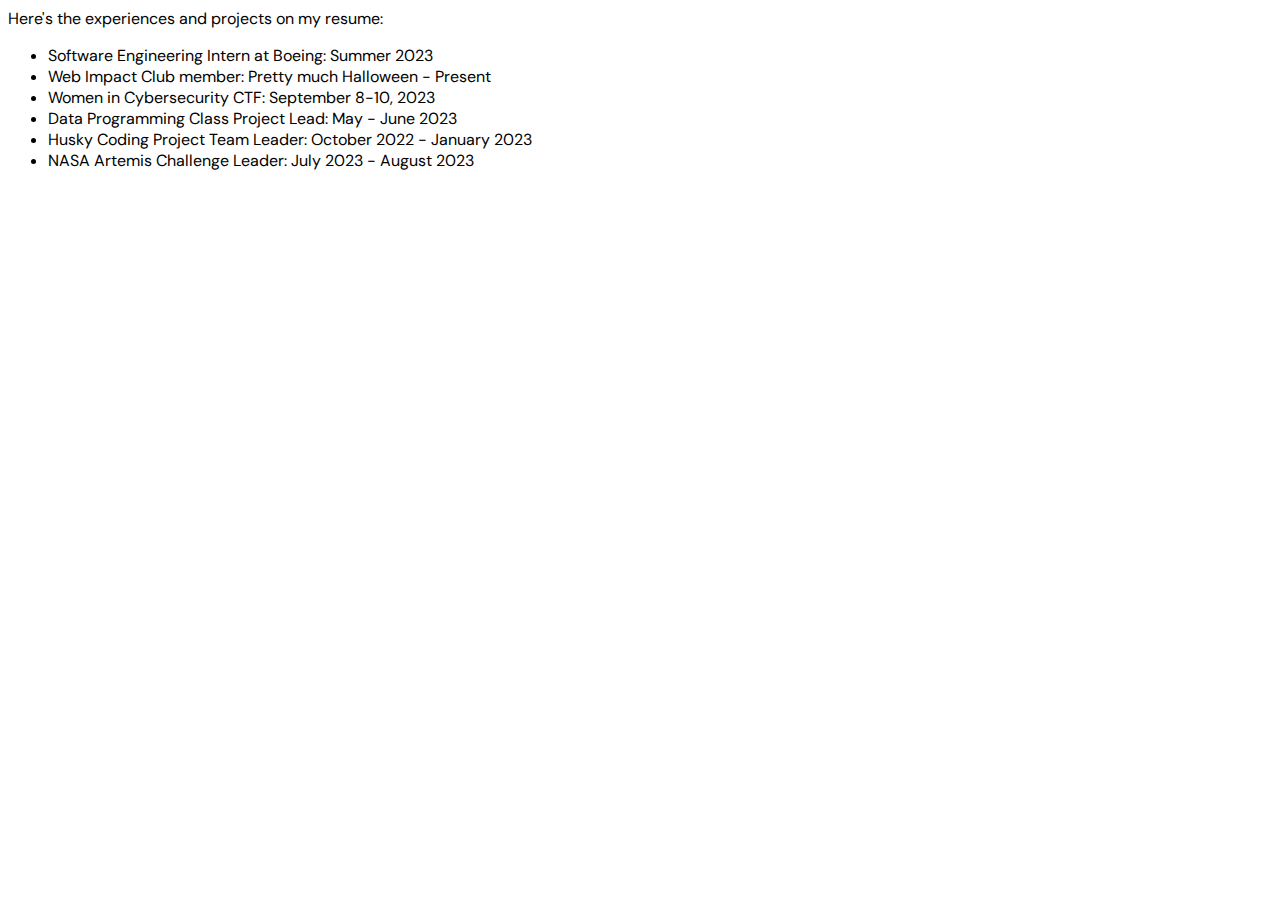
==== projects.html @ d87655c8 "Initial commit" ====
<!DOCTYPE html>
<html>
    <head>
        <link rel="stylesheet" href="style.css">
    </head>

    <body>
        Here's the experiences and projects on my resume: 

        
        <ul>
            <li> Software Engineering Intern at Boeing: Summer 2023</li>
            <li> Web Impact Club member: Pretty much Halloween - Present</li>
            <li> Women in Cybersecurity CTF: September 8-10, 2023</li>
            <li> Data Programming Class Project Lead: May - June 2023</li>
            <li> Husky Coding Project Team Leader: October 2022 - January 2023</li>
            <li> NASA Artemis Challenge Leader: July 2023 - August 2023 </li>
        </ul>

        <!-- 
            
        -->
    </body>
</html>
---- style.css ----
@import url('https://fonts.googleapis.com/css2?family=DM+Sans:opsz@9..40&display=swap');

body {
    font-family: 'DM Sans', sans-serif;
}

.header {
    width: 100%;
    padding: 60px 0;
    text-align: center;
    background: #33cccc;
    color: black;
}

.btn-bgstroke {
    font-size: 20px;
    display: inline-block;
    border: 1px solid white;
    padding: 10px 20px;
    border-radius: 10px;
    cursor: pointer;
    font-weight: 300;
    margin-top: 30px; 
  }
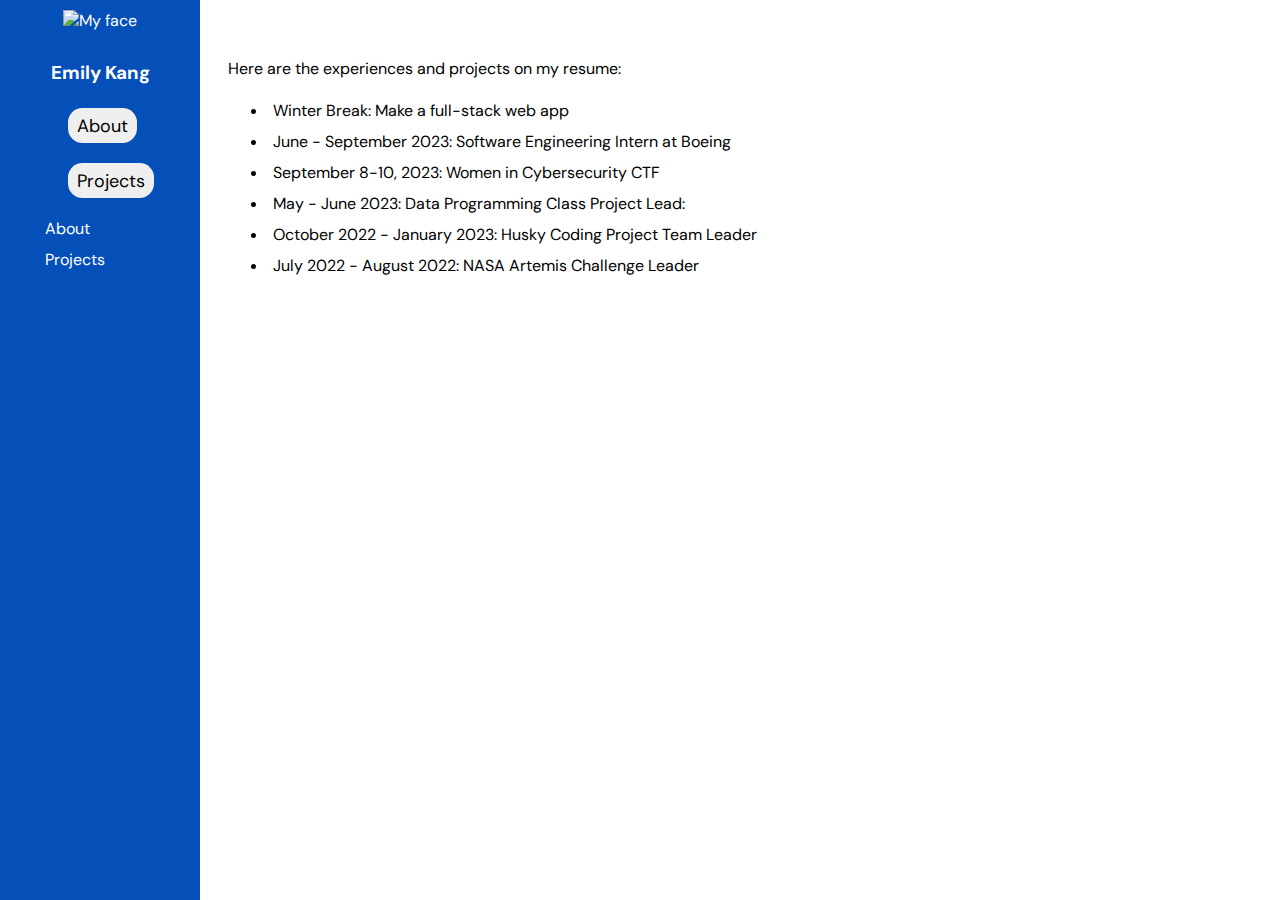
==== commit b7435bbe: "Get sidebar and some text in" ====
--- a/projects.html
+++ b/projects.html
@@ -1,21 +1,42 @@
 <!DOCTYPE html>
-<html>
+<html lang="en">
     <head>
         <link rel="stylesheet" href="style.css">
     </head>
 
     <body>
-        Here's the experiences and projects on my resume: 
 
+        <div class="flex-container">
+            <div class="sidebar">
+                <div>
+                    <img src="face.png" id="profile-picture" alt="My face">
+                    <h3>Emily Kang</h3>
+                </div>
+                
+                
+                <ul class="sidebar-links">
+                    <li><button type="button" class="pill">About</button></li>
+                    <li><button type="button" onclick="location.href='projects.html'" class="pill">Projects</button></li>
+                    <li><a href="about">About</a></li>
+                    <li><a href="projects.html">Projects</a></li>
+                </ul>
+            </div>
+
+            <div class="my-text">
+                Here are the experiences and projects on my resume: 
+                <!-- PUT INTO NICE CARDS... -->
+                <ul>
+                    <li> Winter Break: Make a full-stack web app</li>
+                    <li> June - September 2023: Software Engineering Intern at Boeing </li>
+                    <li> September 8-10, 2023: Women in Cybersecurity CTF </li>
+                    <li> May - June 2023: Data Programming Class Project Lead: </li>
+                    <li> October 2022 - January 2023: Husky Coding Project Team Leader</li>
+                    <li> July 2022 - August 2022: NASA Artemis Challenge Leader </li>
+                </ul>
+
+            </div>
+        </div>
         
-        <ul>
-            <li> Software Engineering Intern at Boeing: Summer 2023</li>
-            <li> Web Impact Club member: Pretty much Halloween - Present</li>
-            <li> Women in Cybersecurity CTF: September 8-10, 2023</li>
-            <li> Data Programming Class Project Lead: May - June 2023</li>
-            <li> Husky Coding Project Team Leader: October 2022 - January 2023</li>
-            <li> NASA Artemis Challenge Leader: July 2023 - August 2023 </li>
-        </ul>
 
         <!-- 
             
--- a/style.css
+++ b/style.css
@@ -5,11 +5,30 @@
 }
 
 .header {
-    width: 100%;
+    width: 40px;
+    height: 200px;
     padding: 60px 0;
-    text-align: center;
+    text-align: left;
     background: #33cccc;
-    color: black;
+    color:whi;
+}
+
+.sidebar > ul > li {
+    list-style: none;
+}
+
+li {
+    padding: 5px;
+}
+
+a {
+    text-decoration: none;
+    color: white;
+    font-size: 1rem;
+}
+
+a:hover {
+    color: rgb(255, 0, 0);
 }
 
 .btn-bgstroke {
@@ -21,4 +40,90 @@
     cursor: pointer;
     font-weight: 300;
     margin-top: 30px; 
-  }+  }
+
+/* HEADER CODE */
+/* header {
+    background-color: #99ccff;
+    width: 100%;
+    padding: 0.2rem;
+} */
+
+.sidebar {
+    position: fixed;
+    left: 0;
+    top: 0;
+    width: 200px;
+    height: 100%;
+    background: #054fb9; 
+    text-align: center;
+}
+
+.sidebar-links {
+    text-align: left;
+}
+
+.sidebar > div {
+    color: white;
+}
+
+#links > li > a {
+    color: white;
+}
+
+#profile-picture {
+    width: 70%;
+    padding: 10px;
+    text-align: center;
+}
+
+.pill {
+    font-size: 18px;
+    font-family: 'DM Sans', sans-serif;
+    margin-left: 15%;
+    margin-bottom: 10px;
+    border-radius: 0.8em;
+    padding: 0.3em 0.5em;
+    border: none;
+    outline: none;
+    cursor: pointer;
+}
+
+.pill:hover {
+    background: rgb(255, 200, 200);
+}
+
+.flex-container {
+    display: flex;
+}
+
+.my-text {
+    flex-grow: 1;
+    position: relative;
+    margin-left: 220px;
+    margin-top: 50px;
+    font-size: 16px;
+}
+
+
+/* .sidebar {
+    display: flex;
+    flex-direction: column;
+    width: 15%;
+} */
+
+
+
+/* .navbar {
+    width: 100%;
+    height: 60px;
+    max-width: 1200px;
+    margin: 0 auto;
+    display: flex;
+    align-items: center;
+    justify-content: space-between;
+} */
+
+
+
+
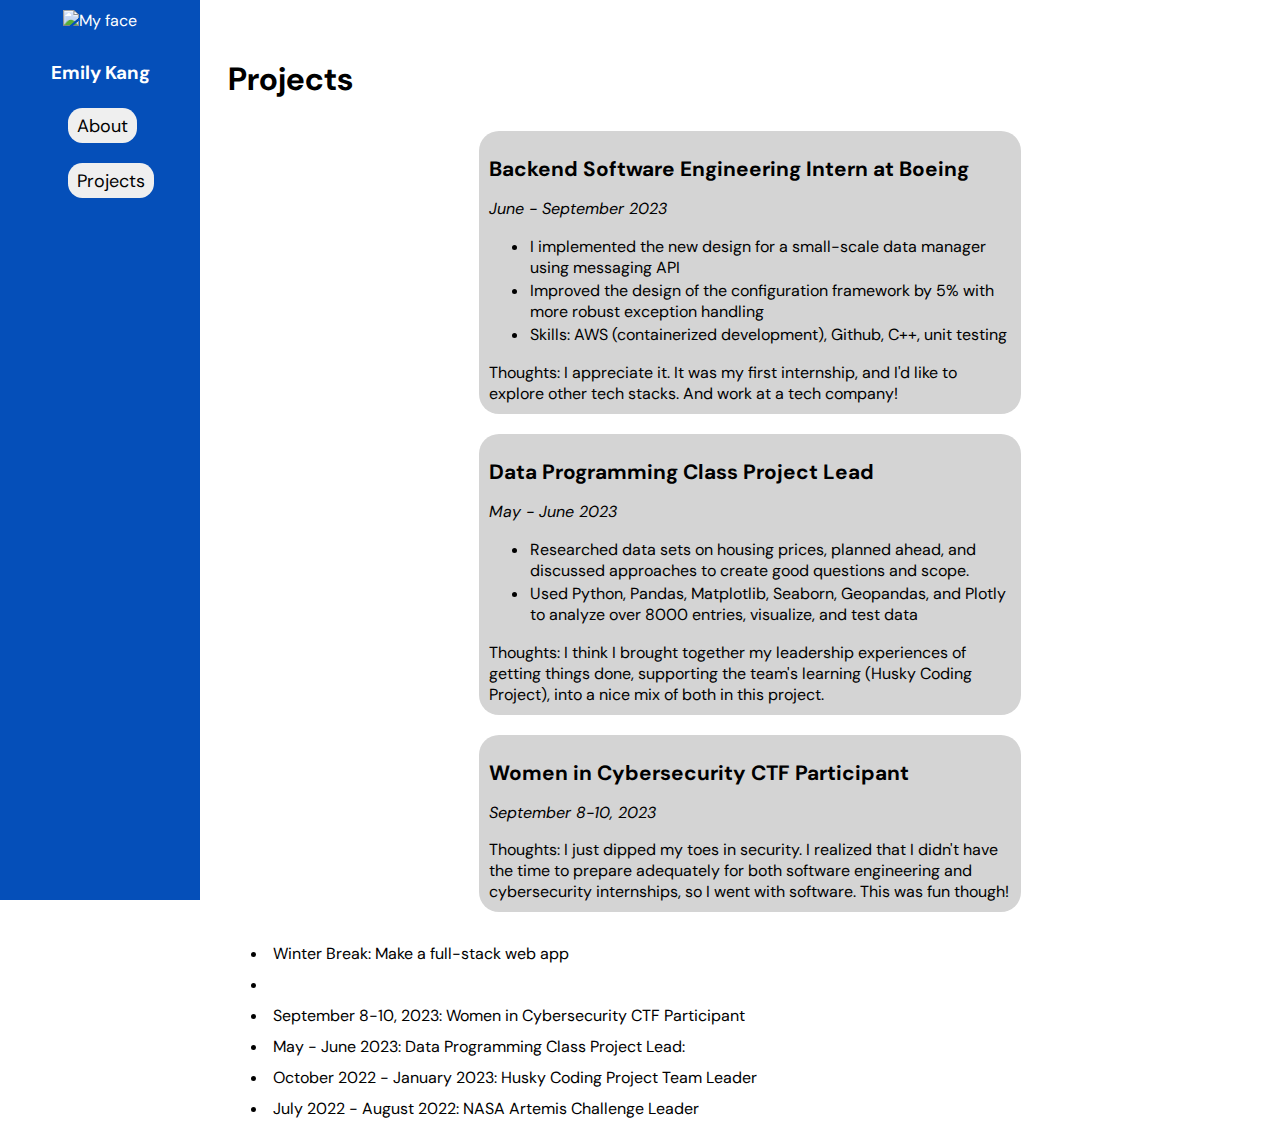
==== commit 0a271321: "Use a little flexbox for Projects page" ====
--- a/projects.html
+++ b/projects.html
@@ -15,20 +15,67 @@
                 
                 
                 <ul class="sidebar-links">
-                    <li><button type="button" class="pill">About</button></li>
+                    <li><button type="button" class="pill" onclick="location.href='index.html'">About</button></li>
                     <li><button type="button" onclick="location.href='projects.html'" class="pill">Projects</button></li>
-                    <li><a href="about">About</a></li>
-                    <li><a href="projects.html">Projects</a></li>
                 </ul>
             </div>
 
             <div class="my-text">
-                Here are the experiences and projects on my resume: 
-                <!-- PUT INTO NICE CARDS... -->
+
+                <h1>Projects</h1>
+
+                
+                <div class="projects-container">
+                
+                    <!-- INTERNSHIP -->
+                <div class="box item">
+                    <p class="role">Backend Software Engineering Intern at Boeing</p>
+                    <p style="font-style: italic">June - September 2023</p>
+
+                    <ul>
+                        <li>I implemented the new design for a small-scale data manager using messaging API</li>
+                        <li>Improved the design of the configuration framework by 5% with more robust exception handling</li>
+                        <li>Skills: AWS (containerized development), Github, C++, unit testing</li>
+                    </ul>
+
+                    Thoughts: I appreciate it. It was my first internship, and I'd like to explore other tech stacks.
+                            And work at a tech company! 
+                </div>
+
+                <!-- DATA PROGRAMMING PROJECT -->
+                <div class="box item">
+                    <p class="role">Data Programming Class Project Lead</p>
+                    <p style="font-style: italic">May - June 2023</p>
+
+                    <ul>
+                        <li>Researched data sets on housing prices, planned ahead, and discussed approaches to 
+                            create good questions and scope.</li>
+                        <li>Used Python, Pandas, Matplotlib, Seaborn, Geopandas, and Plotly to analyze
+                            over 8000 entries, visualize, and test data</li>
+                    </ul>
+
+                    Thoughts: I think I brought together my leadership experiences of getting things done,
+                    supporting the team's learning (Husky Coding Project), into a nice mix of both in 
+                    this project.
+                </div>
+
+                <div class="box item">
+                    <p class="role">Women in Cybersecurity CTF Participant</p>
+                    <p style="font-style: italic">September 8-10, 2023</p>
+
+                    Thoughts: I just dipped my toes in security. I realized that I didn't have the time to
+                    prepare adequately for both software engineering and cybersecurity internships,
+                    so I went with software. This was fun though!
+                </div>
+
+            </div>
+                
+
+
                 <ul>
                     <li> Winter Break: Make a full-stack web app</li>
-                    <li> June - September 2023: Software Engineering Intern at Boeing </li>
-                    <li> September 8-10, 2023: Women in Cybersecurity CTF </li>
+                    <li>   </li>
+                    <li> September 8-10, 2023: Women in Cybersecurity CTF Participant </li>
                     <li> May - June 2023: Data Programming Class Project Lead: </li>
                     <li> October 2022 - January 2023: Husky Coding Project Team Leader</li>
                     <li> July 2022 - August 2022: NASA Artemis Challenge Leader </li>
--- a/style.css
+++ b/style.css
@@ -1,5 +1,5 @@
 @import url('https://fonts.googleapis.com/css2?family=DM+Sans:opsz@9..40&display=swap');
-
+@import url('https://fonts.googleapis.com/css2?family=DM+Sans:opsz@9..40&family=Fjalla+One&family=Ubuntu+Mono:ital,wght@0,700;1,700&display=swap');
 body {
     font-family: 'DM Sans', sans-serif;
 }
@@ -22,9 +22,7 @@
 }
 
 a {
-    text-decoration: none;
-    color: white;
-    font-size: 1rem;
+    text-decoration: underline;
 }
 
 a:hover {
@@ -105,6 +103,45 @@
     font-size: 16px;
 }
 
+.my-text.intro {
+    font-size: 18px;
+}
+
+.box {
+    background-color: rgb(212, 212, 212);
+    border-radius: 20px;
+    padding: 10px;
+    padding-top: 3px;
+    margin: 10px;
+}
+
+.box > ul > li {
+    padding: 1px;
+}
+
+.role {
+    font-weight: bold;
+    margin-bottom: 0px;
+    font-size: 1.3em;
+}
+
+h1 {
+    margin-top: 0px;
+}
+
+/* FLEX STUFF */
+.projects-container {
+    display: flex;
+    flex-direction: row;
+    justify-content: space-evenly;
+    align-items: center;
+    flex-wrap: wrap;
+}
+
+.projects-container .item {
+    /* flex: 1 1 calc(100% - 50px); */
+    width: 50%;
+}
 
 /* .sidebar {
     display: flex;
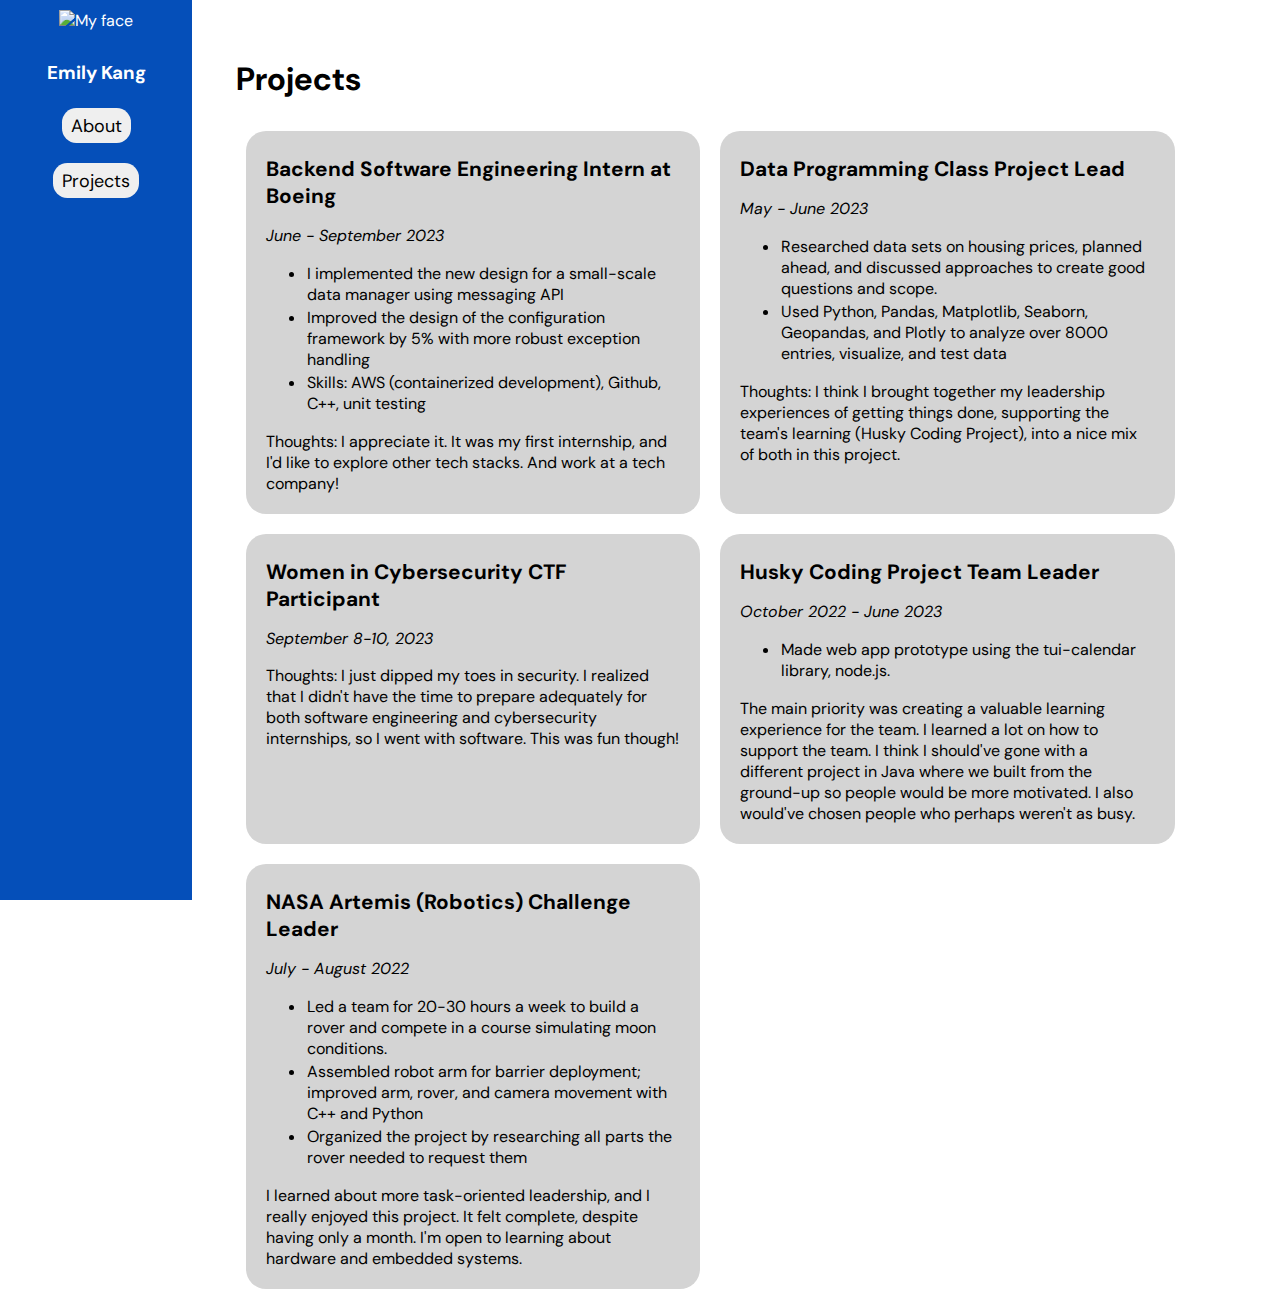
==== commit 6dfe4860: "Make projects page in grid layout" ====
--- a/projects.html
+++ b/projects.html
@@ -68,20 +68,43 @@
                     so I went with software. This was fun though!
                 </div>
 
-            </div>
-                
-
-
-                <ul>
-                    <li> Winter Break: Make a full-stack web app</li>
-                    <li>   </li>
-                    <li> September 8-10, 2023: Women in Cybersecurity CTF Participant </li>
-                    <li> May - June 2023: Data Programming Class Project Lead: </li>
-                    <li> October 2022 - January 2023: Husky Coding Project Team Leader</li>
-                    <li> July 2022 - August 2022: NASA Artemis Challenge Leader </li>
-                </ul>
+                <div class="box item">
+                    <p class="role">Husky Coding Project Team Leader</p>
+                    <p style="font-style: italic">October 2022 - June 2023</p>
+    
+                    <ul>
+                        <li>Made web app prototype using the tui-calendar library, node.js. </li>
+                    </ul>
+    
+                    The main priority was creating a valuable learning experience for the team.
+                    I learned a lot on how to support the team.
+                    I think I should've gone with a different project in Java where we built 
+                    from the ground-up so people would be more motivated. I also would've chosen
+                    people who perhaps weren't as busy.
+                </div>
+    
+                <div class="box item">
+                    <p class="role">NASA Artemis (Robotics) Challenge Leader</p>
+                    <p style="font-style: italic">July - August 2022</p>
+    
+                    <ul>
+                        <li>Led a team for 20-30 hours a week to build a rover and compete in a
+                            course simulating moon conditions.
+                        </li>
+                        <li>Assembled robot arm for barrier deployment; improved arm, rover, and camera
+                            movement with C++ and Python</li>
+                        <li>Organized the project by researching all parts the rover needed to request them</li>
+                    </ul>
+    
+                    I learned about more task-oriented leadership, and I really enjoyed this project.
+                    It felt complete, despite having only a month. I'm open to learning about hardware
+                    and embedded systems. 
+                </div>
 
             </div>
+
+            
+    
         </div>
         
 
--- a/style.css
+++ b/style.css
@@ -2,6 +2,8 @@
 @import url('https://fonts.googleapis.com/css2?family=DM+Sans:opsz@9..40&family=Fjalla+One&family=Ubuntu+Mono:ital,wght@0,700;1,700&display=swap');
 body {
     font-family: 'DM Sans', sans-serif;
+    /* background-color: black;
+    color: rgb(216, 216, 216) */
 }
 
 .header {
@@ -51,14 +53,15 @@
     position: fixed;
     left: 0;
     top: 0;
-    width: 200px;
+    width: 15%;
     height: 100%;
     background: #054fb9; 
     text-align: center;
 }
 
 .sidebar-links {
-    text-align: left;
+    padding-left: 0px;
+    text-align: center;
 }
 
 .sidebar > div {
@@ -78,7 +81,7 @@
 .pill {
     font-size: 18px;
     font-family: 'DM Sans', sans-serif;
-    margin-left: 15%;
+    /* margin-left: 15%; */
     margin-bottom: 10px;
     border-radius: 0.8em;
     padding: 0.3em 0.5em;
@@ -98,7 +101,7 @@
 .my-text {
     flex-grow: 1;
     position: relative;
-    margin-left: 220px;
+    margin-left: 18%;
     margin-top: 50px;
     font-size: 16px;
 }
@@ -110,7 +113,7 @@
 .box {
     background-color: rgb(212, 212, 212);
     border-radius: 20px;
-    padding: 10px;
+    padding: 20px;
     padding-top: 3px;
     margin: 10px;
 }
@@ -133,14 +136,15 @@
 .projects-container {
     display: flex;
     flex-direction: row;
-    justify-content: space-evenly;
-    align-items: center;
+    justify-content: flex-start;
+    align-items: stretch;
     flex-wrap: wrap;
 }
 
+/* TODO: get grid with 2 boxes on each row */
 .projects-container .item {
     /* flex: 1 1 calc(100% - 50px); */
-    width: 50%;
+    width: 40%;
 }
 
 /* .sidebar {
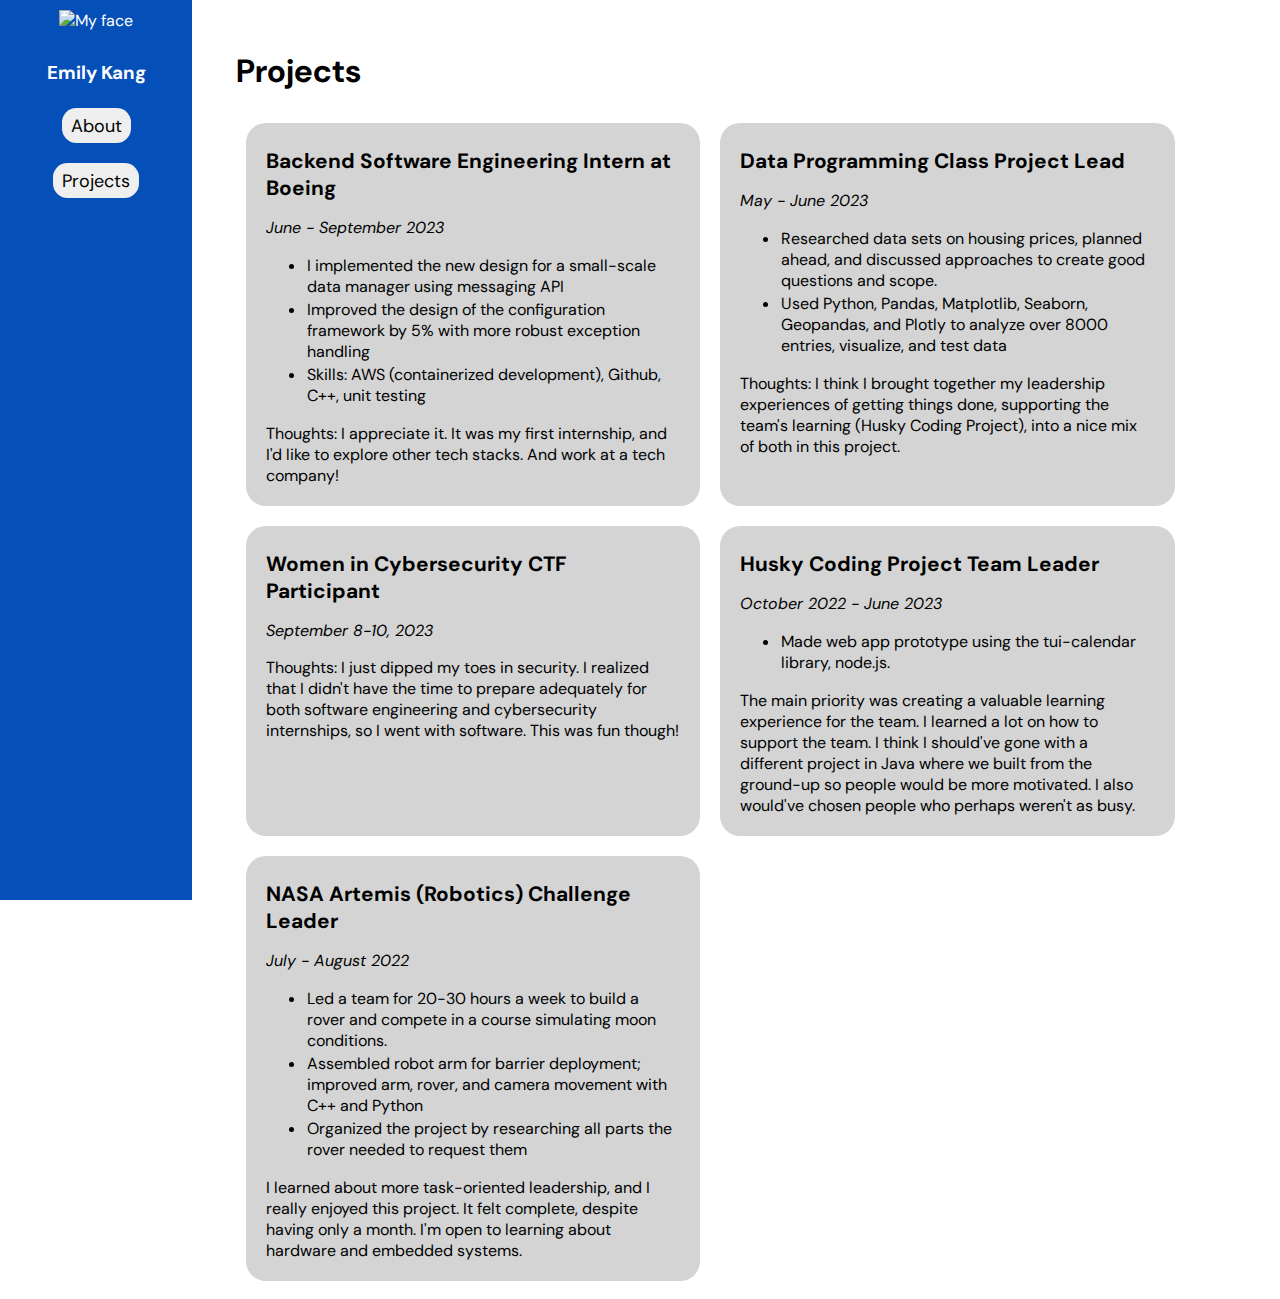
==== commit aa2d6844: "Add files via upload" ====
--- a/projects.html
+++ b/projects.html
@@ -6,7 +6,7 @@
 
     <body>
 
-        <div class="flex-container">
+        <!-- <div class="flex-container"> -->
             <div class="sidebar">
                 <div>
                     <img src="face.png" id="profile-picture" alt="My face">
@@ -102,10 +102,7 @@
                 </div>
 
             </div>
-
-            
-    
-        </div>
+        <!-- </div> -->
         
 
         <!-- 
--- a/style.css
+++ b/style.css
@@ -94,9 +94,10 @@
     background: rgb(255, 200, 200);
 }
 
-.flex-container {
+/* .flex-container {
     display: flex;
-}
+    align-items: row;
+} */
 
 .my-text {
     flex-grow: 1;
